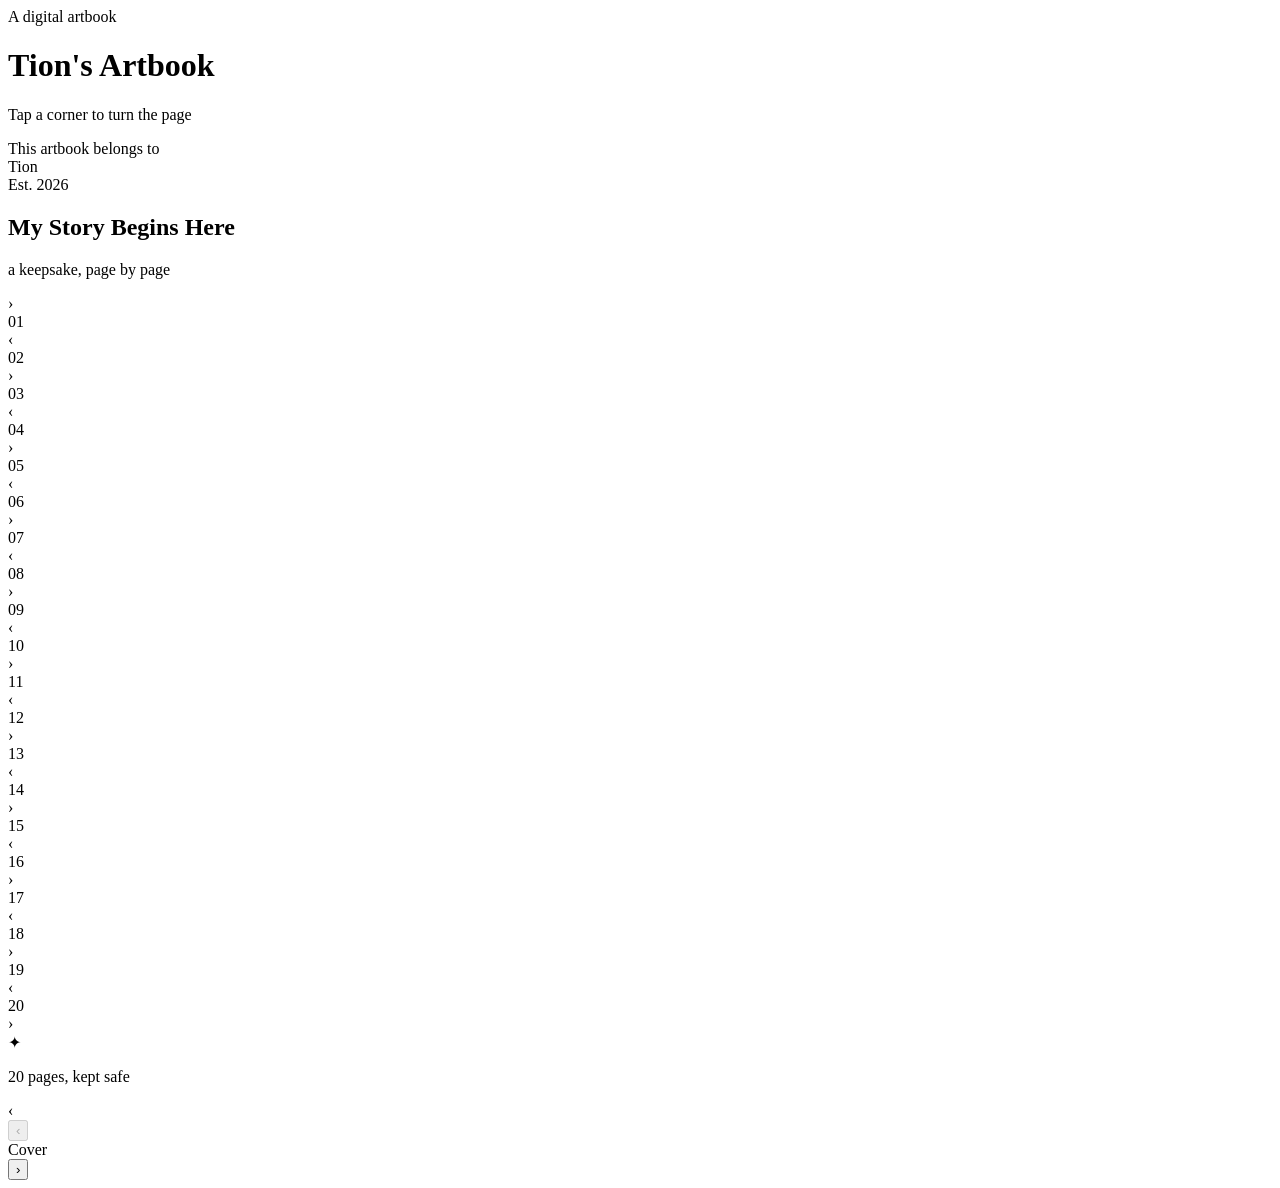
==== index.html @ 3981c0b8 "Fix stylesheet link from styles.css to style.css" ====
<!DOCTYPE html>
<html lang="en">
<head>
<meta charset="UTF-8">
<meta name="viewport" content="width=device-width, initial-scale=1, viewport-fit=cover">
<title>Artbook — Your Story, Bound</title>
<link rel="stylesheet" href="style.css">

<!--
  =====================================================================
  ABOUT THIS FILE
  =====================================================================
  This is a self-contained, single-file flipbook website:
    - HTML structure  -> below in <body>
    - CSS styling      -> below in <style>
    - JS behavior/data -> below in <script>, near the bottom

  IMPORTANT — CONTENT IS LOCKED FOR VISITORS.
  Nobody viewing the page in a browser can change the title, the
  owner's name, the signature/logo, or any page's photo or caption.
  There is no upload button, no file picker, and no editable text
  anywhere in the rendered page. The ONLY way to change any of that
  content is to edit the CONFIG object inside the <script> tag below
  and re-save/re-deploy this file.

  Jump to "STEP 1: EDIT THIS CONFIG" further down to change content.
  =====================================================================
-->

<!-- Google Fonts used throughout the design (display serif, UI sans, handwriting script) -->
<link rel="preconnect" href="https://fonts.googleapis.com">
<link rel="preconnect" href="https://fonts.gstatic.com" crossorigin>
<link href="https://fonts.googleapis.com/css2?family=Fraunces:opsz,wght@9..144,400;9..144,500;9..144,600;9..144,700;9..144,900&family=Inter:wght@400;500;600;700&family=Caveat:wght@500;600;700&display=swap" rel="stylesheet">


</head>
<body>

<div class="stage">
  <div class="brand">
    <div class="eyebrow">A digital artbook</div>
    <!-- Title text is injected by JS from CONFIG.bookTitle. Static, not editable. -->
    <h1 id="bookTitle"></h1>
    <p class="hint">Tap a corner to turn the page</p>
  </div>

  <div class="book-wrapper">
    <div class="book" id="book">
      <div class="spine"></div>
      <div class="book-shadow"></div>

      <!-- Inside-cover filler pages (shown only when the book is fully
           closed on that side). Owner name comes from CONFIG.ownerName. -->
      <div class="filler left" id="fillerLeft">
        <div class="filler-inner">
          <div class="line">This artbook belongs to</div>
          <div class="owner-name" id="ownerName"></div>
        </div>
      </div>
      <div class="filler right" id="fillerRight">
        <div class="filler-inner">
          <div class="mark">✦</div>
          <div class="line">More to come</div>
        </div>
      </div>

      <!-- Every page "leaf" (cover, 20 content pages, back cover) is
           generated by JS from the CONFIG object below — nothing here
           is hand-written per page and nothing is user-editable. -->
    </div>
  </div>

  <div class="progress"><div class="progress-fill" id="progressFill"></div></div>

  <div class="controls">
    <button class="ctrl-btn" id="prevBtn" aria-label="Previous page">‹</button>
    <div class="counter" id="counter">Cover</div>
    <button class="ctrl-btn" id="nextBtn" aria-label="Next page">›</button>
  </div>
</div>

<script>
/* =======================================================================
   STEP 1: EDIT THIS CONFIG — this is the ONLY place content is set.
   =======================================================================
   Everything a visitor sees (title, owner name, signature/logo image,
   and every page's photo + caption) comes from this single object.
   There is no UI for anyone to change these values in the browser —
   to update the notebook, edit the values below and re-save this file
   (or re-deploy it to your host).

   IMAGES: set "image" to a URL or a relative path to a file sitting
   next to this HTML file, e.g. "images/photo-01.jpg". You can also use
   a fully-qualified URL, e.g. "https://example.com/photo.jpg".
   Leave an "image" value as an empty string "" to show an empty
   placeholder box (useful while you're still collecting photos).

   TOTAL_PAGES must match the number of entries in the "pages" array.
   ======================================================================= */
const CONFIG = {
  // Text shown above the book
  bookTitle: "Tion's Artbook",

  // Text shown on the inside front cover, next to "This artbook belongs to"
  ownerName: "Tion",

  // Cover page text
  coverTitle: "My Story Begins Here",
  coverSubtitle: "a keepsake, page by page",

  // Cover signature / logo image. Leave "" for an empty placeholder box.
  signatureImage: "", // e.g. "images/signature.png"

  // Text shown on the inside back cover
  backCoverText: "20 pages, kept safe",

  // Exactly 20 content pages. Each needs an "image" (path/URL or "" for
  // empty) and a "caption" (plain text, can be left as "").
  pages: [
    { image: "images/img_2625.png", caption: "" },   // page 1
    { image: "images/img_2773.png", caption: "" },   // page 2
    { image: "images/img_2951.png", caption: "" },   // page 3
    { image: "images/img_3153.png", caption: "" },   // page 4
    { image: "images/img_3149.png", caption: "" },   // page 5
    { image: "images/img_3738.png", caption: "" },   // page 6
    { image: "images/img_2437.jpg.jpeg", caption: "" },   // page 7
    { image: "images/img_3883.png", caption: "" },   // page 8
    { image: "images/img_3061.png", caption: "" },   // page 9
    { image: "images/img_2773.png", caption: "" },   // page 10
    { image: "images/img_2467.jpg.jpeg", caption: "" },   // page 11
    { image: "images/img_3624.png", caption: "" },   // page 12
    { image: "images/img_3313.png", caption: "" },   // page 13
    { image: "images/img_2433.jpg.jpeg", caption: "" },   // page 14
    { image: "images/img_2388.png", caption: "" },   // page 15
    { image: "images/img_4001.jpg.jpeg", caption: "" },   // page 16
    { image: "images/img_3960.png", caption: "" },   // page 17
    { image: "images/img_2436.jpg.jpeg", caption: "" },   // page 18
    { image: "images/img_2573.png", caption: "" },   // page 19
    { image: "images/img_2699.png", caption: "" }    // page 20
  ]
};
/* ===================== END OF EDITABLE CONFIG ========================= */


/* =======================================================================
   STEP 2: EVERYTHING BELOW THIS LINE IS APPLICATION LOGIC.
   You shouldn't need to touch this to change content — only edit it if
   you want to change how the book behaves (e.g. animation speed,
   number of pages, navigation controls).
   ======================================================================= */
(function(){
  'use strict';

  const TOTAL_PAGES = CONFIG.pages.length;

  // Basic safety check so a miscounted CONFIG.pages array fails loudly
  // in the console instead of silently rendering something broken.
  if(TOTAL_PAGES < 1){
    console.error('CONFIG.pages must contain at least one page.');
  }

  // ---- grab DOM references ----
  const book = document.getElementById('book');
  const prevBtn = document.getElementById('prevBtn');
  const nextBtn = document.getElementById('nextBtn');
  const counterEl = document.getElementById('counter');
  const progressFill = document.getElementById('progressFill');
  const fillerLeft = document.getElementById('fillerLeft');
  const fillerRight = document.getElementById('fillerRight');

  // ---- fill in the static, non-editable text from CONFIG ----
  document.getElementById('bookTitle').textContent = CONFIG.bookTitle;
  document.getElementById('ownerName').textContent = CONFIG.ownerName;
  document.title = CONFIG.bookTitle;

  // Small inline icon shown as a placeholder on content pages that have
  // no image configured yet.
  const imgIconSVG = '<svg viewBox="0 0 24 24" fill="none" stroke="currentColor" stroke-width="1.6"><rect x="3" y="5" width="18" height="14" rx="2"/><circle cx="8.5" cy="10.5" r="1.5"/><path d="M21 16l-5.5-5.5L9 17"/></svg>';

  /* ---------------------------------------------------------------------
     Build the "leaf" data model from CONFIG.pages.
     A physical book is made of folded SHEETS, not single pages: each
     sheet (leaf) has a front side and a back side. So with N content
     pages we need roughly N/2 leaves, plus one leaf for the cover
     (front = cover, back = content page 1) and the last leaf's back
     becomes the back cover if N is even.
     --------------------------------------------------------------------- */
  const leaves = [];
  leaves.push({ front:{type:'cover'}, back:{type:'content', num:1} });
  let n = 2;
  while(n <= TOTAL_PAGES){
    const frontNum = n, backNum = n + 1;
    if(backNum <= TOTAL_PAGES){
      leaves.push({ front:{type:'content', num:frontNum}, back:{type:'content', num:backNum} });
    } else {
      leaves.push({ front:{type:'content', num:frontNum}, back:{type:'backcover'} });
    }
    n += 2;
  }

  // Escapes text before it's inserted via innerHTML, so a stray "<" or
  // "&" in a caption can never break the page markup.
  function escapeHTML(str){
    const div = document.createElement('div');
    div.textContent = str == null ? '' : String(str);
    return div.innerHTML;
  }

  // Builds the markup for one content page face, reading its image and
  // caption straight from CONFIG.pages (page numbers are 1-indexed).
  // The photo fills the whole page; the caption overlay is only added
  // when a caption is actually configured, so empty pages stay clean.
  function contentFaceHTML(num, side){
    const data = CONFIG.pages[num - 1] || { image:'', caption:'' };
    const hasImage = !!data.image;
    const bgStyle = hasImage ? ` style="background-image:url('${escapeHTML(data.image)}')"` : '';
    const placeholder = hasImage ? '' : `<div class="photo-placeholder">${imgIconSVG}<span>No image set</span></div>`;
    const captionHTML = data.caption ? `<div class="caption">${escapeHTML(data.caption)}</div>` : '';
    return `
      <div class="page-inner">
        <div class="photo-slot"${bgStyle}>${placeholder}</div>
        <div class="page-number">${String(num).padStart(2,'0')}</div>
        ${captionHTML}
        <div class="turn-zone ${side==='front'?'next':'prev'}"><span class="chevron">${side==='front'?'›':'‹'}</span></div>
        <div class="fold"></div>
      </div>`;
  }

  // Builds the cover face, reading title/subtitle/signature from CONFIG.
  // The signature/logo element is only rendered at all when
  // CONFIG.signatureImage is set — no placeholder box is ever shown.
  function coverFaceHTML(){
    const hasSig = !!CONFIG.signatureImage;
    const signatureHTML = hasSig
      ? `<div class="signature-slot" style="background-image:url('${escapeHTML(CONFIG.signatureImage)}')"></div>`
      : '';
    return `
      <div class="cover-inner">
        <div class="eyebrow">Est. ${new Date().getFullYear()}</div>
        <h2 class="cover-title">${escapeHTML(CONFIG.coverTitle)}</h2>
        <p class="cover-sub">${escapeHTML(CONFIG.coverSubtitle)}</p>
        ${signatureHTML}
      </div>
      <div class="turn-zone next"><span class="chevron">›</span></div>
      <div class="fold"></div>`;
  }

  // Builds the back cover face.
  function backcoverFaceHTML(){
    return `
      <div class="backcover-inner">
        <div class="ring">✦</div>
        <p>${escapeHTML(CONFIG.backCoverText)}</p>
      </div>
      <div class="turn-zone prev"><span class="chevron">‹</span></div>
      <div class="fold"></div>`;
  }

  function buildFace(data, side){
    if(data.type === 'cover') return coverFaceHTML();
    if(data.type === 'backcover') return backcoverFaceHTML();
    return contentFaceHTML(data.num, side);
  }

  // ---- render every leaf into the DOM (runs once, on page load) ----
  const leafEls = leaves.map((leaf, i) => {
    const el = document.createElement('div');
    el.className = 'leaf';
    el.dataset.index = i;

    const front = document.createElement('div');
    front.className = 'face front' + (leaf.front.type==='cover' ? ' cover-face' : leaf.front.type==='backcover' ? ' backcover-face' : '');
    front.innerHTML = buildFace(leaf.front, 'front');

    const back = document.createElement('div');
    back.className = 'face back' + (leaf.back.type==='cover' ? ' cover-face' : leaf.back.type==='backcover' ? ' backcover-face' : '');
    back.innerHTML = buildFace(leaf.back, 'back');

    el.appendChild(front);
    el.appendChild(back);
    book.appendChild(el);
    return el;
  });

  /* ---------------------------------------------------------------------
     Navigation state & rendering.
     `pos` = how many leaves are currently flipped to the left pile.
     pos === 0        -> book shows the cover
     pos === leaves.length -> book shows the back cover
     --------------------------------------------------------------------- */
  const L = leaves.length;
  let pos = 0;

  function computeZ(i){
    // Flipped leaves stack left-to-right by recency; unflipped leaves
    // stack so the very next page to flip is on top.
    return i < pos ? (i + 2) : (L - i + 2);
  }

  function renderStatic(skipIndex){
    leafEls.forEach((el, i) => {
      if(i === skipIndex) return; // the actively-animating leaf is handled separately
      el.style.transform = i < pos ? 'rotateY(-180deg)' : 'rotateY(0deg)';
      el.style.zIndex = computeZ(i);
    });
    fillerLeft.style.display = pos === 0 ? 'block' : 'none';
    fillerRight.style.display = pos === L ? 'block' : 'none';
  }

  function updateUI(){
    let label;
    if(pos === 0) label = 'Cover';
    else if(pos === L) label = 'Back Cover';
    else {
      const rf = leaves[pos].front;
      label = rf.type === 'content' ? `Page ${rf.num} of ${TOTAL_PAGES}` : `Page ${TOTAL_PAGES} of ${TOTAL_PAGES}`;
    }
    counterEl.textContent = label;
    prevBtn.disabled = pos === 0;
    nextBtn.disabled = pos === L;
    progressFill.style.width = (pos / L * 100).toFixed(1) + '%';
  }

  // Flips the next leaf from the right pile to the left pile, giving it
  // a temporarily elevated z-index so it visually passes OVER both
  // piles mid-animation instead of clipping underneath them.
  function flipForward(){
    if(pos >= L) return;
    const idx = pos;
    const el = leafEls[idx];
    el.style.zIndex = 999;
    pos++;
    renderStatic(idx);
    el.style.transform = 'rotateY(-180deg)';
    el.addEventListener('transitionend', function h(){
      el.style.zIndex = computeZ(idx);
      el.removeEventListener('transitionend', h);
    }, { once:true });
    updateUI();
  }

  function flipBackward(){
    if(pos <= 0) return;
    const idx = pos - 1;
    const el = leafEls[idx];
    el.style.zIndex = 999;
    pos--;
    renderStatic(idx);
    el.style.transform = 'rotateY(0deg)';
    el.addEventListener('transitionend', function h(){
      el.style.zIndex = computeZ(idx);
      el.removeEventListener('transitionend', h);
    }, { once:true });
    updateUI();
  }

  // initial paint
  renderStatic();
  updateUI();

  /* ---------------------------------------------------------------------
     Input handlers — page navigation ONLY. There is intentionally no
     click handler anywhere that opens a file picker, enables text
     editing, or otherwise lets a visitor change content.
     --------------------------------------------------------------------- */

  prevBtn.addEventListener('click', flipBackward);
  nextBtn.addEventListener('click', flipForward);

  // Corner "turn zone" taps/clicks on whichever page is currently on top.
  book.addEventListener('click', (e) => {
    if(e.target.closest('.turn-zone.next')) flipForward();
    else if(e.target.closest('.turn-zone.prev')) flipBackward();
  });

  // Left/Right arrow keys turn pages.
  document.addEventListener('keydown', (e) => {
    if(e.key === 'ArrowRight') flipForward();
    if(e.key === 'ArrowLeft') flipBackward();
  });

  // Touch swipe support (mobile/tablet).
  let touchStartX = 0, touchStartY = 0, touching = false;
  book.addEventListener('touchstart', (e) => {
    const t = e.changedTouches[0];
    touchStartX = t.clientX; touchStartY = t.clientY; touching = true;
  }, { passive:true });
  book.addEventListener('touchend', (e) => {
    if(!touching) return;
    touching = false;
    const t = e.changedTouches[0];
    const dx = t.clientX - touchStartX;
    const dy = t.clientY - touchStartY;
    // Require a clearly horizontal drag so vertical page scrolling
    // on mobile isn't mistaken for a page turn.
    if(Math.abs(dx) > 55 && Math.abs(dx) > Math.abs(dy)){
      if(dx < 0) flipForward(); else flipBackward();
    }
  }, { passive:true });
  book.style.touchAction = 'pan-y';

})();
</script>
</body>
</html>
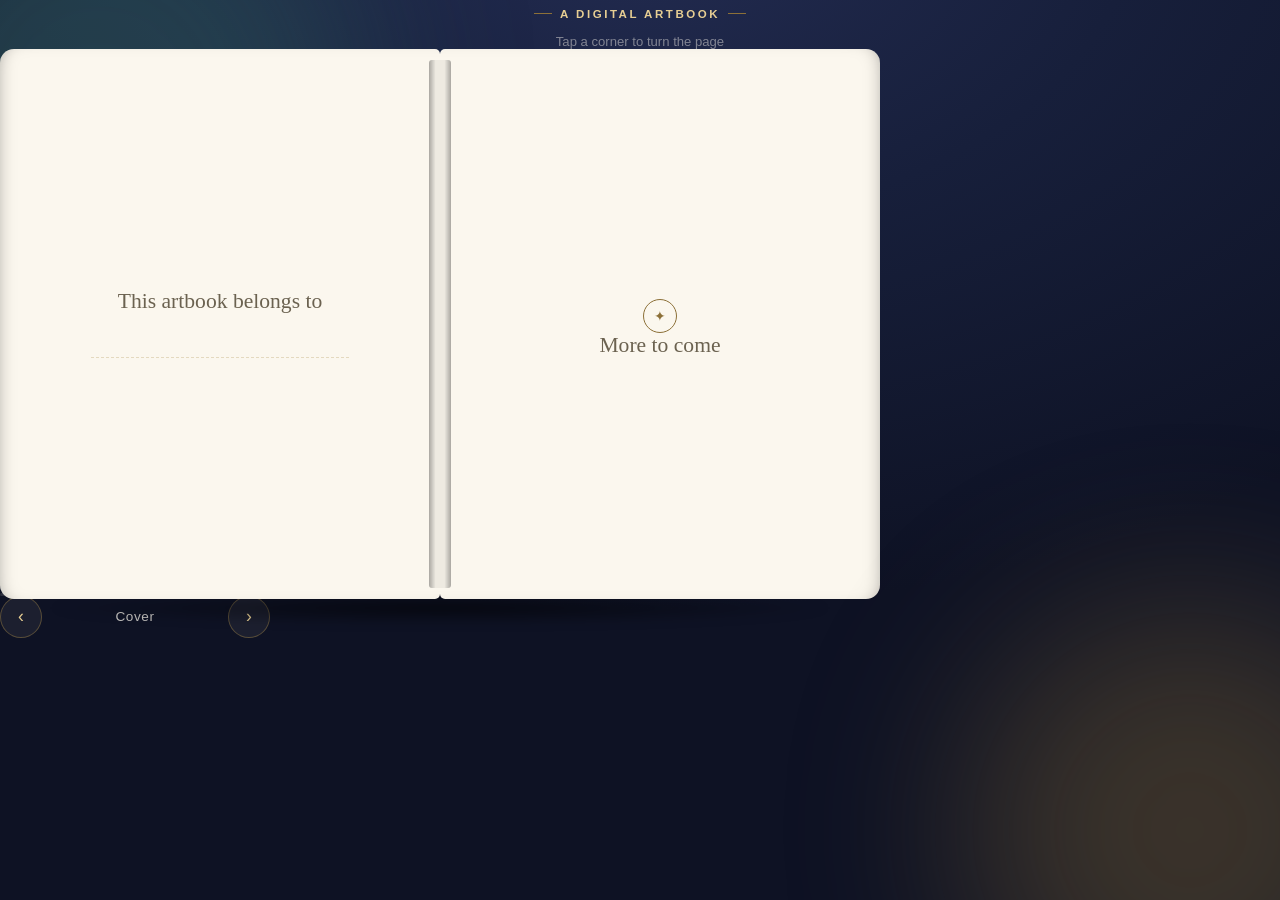
==== commit f75ac2cd: "Fix case sensitivity in image file paths" ====
--- a/index.html
+++ b/index.html
@@ -30,7 +30,7 @@
 <!-- Google Fonts used throughout the design (display serif, UI sans, handwriting script) -->
 <link rel="preconnect" href="https://fonts.googleapis.com">
 <link rel="preconnect" href="https://fonts.gstatic.com" crossorigin>
-<link href="https://fonts.googleapis.com/css2?family=Fraunces:opsz,wght@9..144,400;9..144,500;9..144,600;9..144,700;9..144,900&family=Inter:wght@400;500;600;700&family=Caveat:wght@500;600;700&display=swap" rel="stylesheet">
+<link href="https://fonts.googleapis.com/css2?family=Fraunces:opsz,wght@9..144,400;9..144,500;9..144,600;9..144,700;9..144,900&family=Inter:wght@400;500;600;700&family=Caveat:wght@500;600;700&display=[...]
 
 
 </head>
@@ -117,26 +117,26 @@
   // Exactly 20 content pages. Each needs an "image" (path/URL or "" for
   // empty) and a "caption" (plain text, can be left as "").
   pages: [
-    { image: "images/img_2625.png", caption: "" },   // page 1
-    { image: "images/img_2773.png", caption: "" },   // page 2
-    { image: "images/img_2951.png", caption: "" },   // page 3
-    { image: "images/img_3153.png", caption: "" },   // page 4
-    { image: "images/img_3149.png", caption: "" },   // page 5
-    { image: "images/img_3738.png", caption: "" },   // page 6
-    { image: "images/img_2437.jpg.jpeg", caption: "" },   // page 7
-    { image: "images/img_3883.png", caption: "" },   // page 8
-    { image: "images/img_3061.png", caption: "" },   // page 9
-    { image: "images/img_2773.png", caption: "" },   // page 10
-    { image: "images/img_2467.jpg.jpeg", caption: "" },   // page 11
-    { image: "images/img_3624.png", caption: "" },   // page 12
-    { image: "images/img_3313.png", caption: "" },   // page 13
-    { image: "images/img_2433.jpg.jpeg", caption: "" },   // page 14
-    { image: "images/img_2388.png", caption: "" },   // page 15
-    { image: "images/img_4001.jpg.jpeg", caption: "" },   // page 16
-    { image: "images/img_3960.png", caption: "" },   // page 17
-    { image: "images/img_2436.jpg.jpeg", caption: "" },   // page 18
-    { image: "images/img_2573.png", caption: "" },   // page 19
-    { image: "images/img_2699.png", caption: "" }    // page 20
+    { image: "images/IMG_2625.PNG", caption: "" },   // page 1
+    { image: "images/IMG_2773.PNG", caption: "" },   // page 2
+    { image: "images/IMG_2951.PNG", caption: "" },   // page 3
+    { image: "images/IMG_3153.PNG", caption: "" },   // page 4
+    { image: "images/IMG_3149.PNG", caption: "" },   // page 5
+    { image: "images/IMG_3738.PNG", caption: "" },   // page 6
+    { image: "images/IMG_2437.JPG.jpeg", caption: "" },   // page 7
+    { image: "images/IMG_3883.PNG", caption: "" },   // page 8
+    { image: "images/IMG_3061.PNG", caption: "" },   // page 9
+    { image: "images/IMG_2773.PNG", caption: "" },   // page 10
+    { image: "images/IMG_2467.JPG.jpeg", caption: "" },   // page 11
+    { image: "images/IMG_3624.PNG", caption: "" },   // page 12
+    { image: "images/IMG_3313.PNG", caption: "" },   // page 13
+    { image: "images/IMG_2433.JPG.jpeg", caption: "" },   // page 14
+    { image: "images/IMG_2388.PNG", caption: "" },   // page 15
+    { image: "images/IMG_4001.JPG.jpeg", caption: "" },   // page 16
+    { image: "images/IMG_3960.PNG", caption: "" },   // page 17
+    { image: "images/IMG_2436.JPG.jpeg", caption: "" },   // page 18
+    { image: "images/IMG_2573.PNG", caption: "" },   // page 19
+    { image: "images/IMG_2699.PNG", caption: "" }    // page 20
   ]
 };
 /* ===================== END OF EDITABLE CONFIG ========================= */
@@ -175,7 +175,7 @@
 
   // Small inline icon shown as a placeholder on content pages that have
   // no image configured yet.
-  const imgIconSVG = '<svg viewBox="0 0 24 24" fill="none" stroke="currentColor" stroke-width="1.6"><rect x="3" y="5" width="18" height="14" rx="2"/><circle cx="8.5" cy="10.5" r="1.5"/><path d="M21 16l-5.5-5.5L9 17"/></svg>';
+  const imgIconSVG = '<svg viewBox="0 0 24 24" fill="none" stroke="currentColor" stroke-width="1.6"><rect x="3" y="5" width="18" height="14" rx="2"/><circle cx="8.5" cy="10.5" r="1.5"/><path d="M21 16[...]
 
   /* ---------------------------------------------------------------------
      Build the "leaf" data model from CONFIG.pages.
--- a/style.css
+++ b/style.css
@@ -0,0 +1,440 @@
+ /* ===================================================================
+     DESIGN TOKENS
+     Central color palette so the whole look can be re-themed from
+     one place. Edit these hex values to change the color scheme.
+     =================================================================== */
+  :root{
+    --ink-900:#0E1224;      /* darkest background */
+    --ink-800:#171F3B;      /* mid background */
+    --ink-700:#232C52;      /* lightest background / glow */
+    --paper:#FBF7EE;        /* page paper color */
+    --paper-2:#F3ECDD;      /* photo-slot paper (slightly darker) */
+    --paper-shadow:#E4D9BF; /* paper border/shadow tint */
+    --gold:#C9A24B;         /* accent gold (hover/active) */
+    --gold-soft:#E7CE93;    /* accent gold (soft/text) */
+    --gold-dim:#8C7038;     /* accent gold (dim/borders) */
+    --teal:#3E7C73;         /* secondary accent */
+    --teal-deep:#1F473F;    /* cover gradient */
+    --ink-text:#2B2418;     /* text printed on paper */
+    --ink-text-soft:#6B6250;/* muted text on paper */
+  }
+
+  *{box-sizing:border-box;}
+  html,body{height:100%;}
+  body{
+    margin:0;
+    min-height:100vh;
+    background:
+      radial-gradient(1100px 700px at 50% -10%, var(--ink-700) 0%, var(--ink-800) 45%, var(--ink-900) 100%);
+    font-family:'Inter',sans-serif;
+    color:var(--paper);
+    overflow-x:hidden;
+    position:relative;
+  }
+
+  /* Soft ambient glow blobs drifting slowly in the background */
+  body::before, body::after{
+    content:'';
+    position:fixed;
+    border-radius:50%;
+    filter:blur(90px);
+    opacity:.35;
+    pointer-events:none;
+    z-index:0;
+  }
+  body::before{
+    width:520px;height:520px;
+    background:var(--teal);
+    top:-160px;left:-160px;
+    animation:drift1 22s ease-in-out infinite alternate;
+  }
+  body::after{
+    width:460px;height:460px;
+    background:var(--gold-dim);
+    bottom:-160px;right:-140px;
+    animation:drift2 26s ease-in-out infinite alternate;
+  }
+  @keyframes drift1{ to{ transform:translate(60px,40px); } }
+  @keyframes drift2{ to{ transform:translate(-50px,-30px); } }
+
+  .stage{
+    position:relative;
+    z-index:1;
+    min-height:100vh;
+    display:flex;
+    flex-direction:column;
+    align-items:center;
+    justify-content:center;
+    gap:clamp(16px,3vw,28px);
+    padding:clamp(20px,4vw,40px) 16px 28px;
+  }
+
+  /* ---------- header / title (read-only, filled from CONFIG.bookTitle) ---------- */
+  .brand{ text-align:center; }
+  .brand .eyebrow{
+    display:inline-flex;
+    align-items:center;
+    gap:8px;
+    font-size:.72rem;
+    letter-spacing:.22em;
+    text-transform:uppercase;
+    color:var(--gold-soft);
+    font-weight:600;
+    margin-bottom:6px;
+  }
+  .brand .eyebrow::before,.brand .eyebrow::after{
+    content:'';
+    width:18px;height:1px;
+    background:var(--gold-dim);
+  }
+  .brand h1{
+    font-family:'Fraunces',serif;
+    font-weight:600;
+    font-size:clamp(1.5rem,3.4vw,2.1rem);
+    margin:0;
+    letter-spacing:.01em;
+    color:var(--paper);
+    /* Note: no contenteditable / outline here — this text is static,
+       set once by JS from CONFIG.bookTitle and not editable by visitors. */
+  }
+  .brand .hint{
+    margin:8px 0 0;
+    font-size:.82rem;
+    color:rgba(251,247,238,.45);
+    font-weight:400;
+  }
+
+  /* ===================================================================
+     THE BOOK — 3D flip mechanics
+     =================================================================== */
+  .book-wrapper{
+    width:min(94vw,880px);
+    aspect-ratio:8/5;
+    perspective:2600px;
+    position:relative;
+  }
+  .book{
+    position:relative;
+    width:100%;
+    height:100%;
+    transform-style:preserve-3d;
+  }
+  .book-shadow{
+    position:absolute;
+    left:6%;right:6%;
+    bottom:-26px;
+    height:34px;
+    background:radial-gradient(ellipse at center, rgba(0,0,0,.55) 0%, rgba(0,0,0,0) 72%);
+    filter:blur(4px);
+    z-index:0;
+  }
+  .spine{
+    position:absolute;
+    top:2%; bottom:2%; left:50%;
+    width:22px;
+    margin-left:-11px;
+    background:linear-gradient(90deg, rgba(0,0,0,.32), rgba(0,0,0,.05) 30%, rgba(0,0,0,.05) 70%, rgba(0,0,0,.32));
+    z-index:400;
+    pointer-events:none;
+    border-radius:3px;
+  }
+
+  /* A "leaf" is one physical sheet of paper with a front face and a back
+     face. It occupies the RIGHT half of the book when unflipped, and
+     rotates -180deg around its spine-side edge to move to the LEFT half
+     when flipped. This is what produces the realistic page-turn. */
+  .leaf{
+    position:absolute;
+    top:0; left:50%;
+    width:50%; height:100%;
+    transform-origin:left center;
+    transform-style:preserve-3d;
+    transition:transform .85s cubic-bezier(.63,.04,.36,1);
+  }
+  .face{
+    position:absolute; inset:0;
+    background:var(--paper);
+    backface-visibility:hidden; /* hides the reverse side until it rotates into view */
+    overflow:hidden;
+    box-shadow:0 2px 18px rgba(0,0,0,.28);
+  }
+  .face.front{
+    border-radius:5px 14px 14px 5px;
+    box-shadow:inset -10px 0 20px -16px rgba(0,0,0,.5), 0 2px 18px rgba(0,0,0,.28);
+  }
+  .face.back{
+    transform:rotateY(180deg); /* pre-flipped so its content reads correctly once the parent leaf rotates */
+    border-radius:14px 5px 5px 14px;
+    box-shadow:inset 10px 0 20px -16px rgba(0,0,0,.5), 0 2px 18px rgba(0,0,0,.28);
+  }
+  .face::after{ /* subtle paper sheen highlight, purely decorative */
+    content:'';
+    position:absolute; inset:0;
+    background:linear-gradient(115deg, rgba(255,255,255,.5) 0%, rgba(255,255,255,0) 18%, rgba(255,255,255,0) 82%, rgba(0,0,0,.03) 100%);
+    pointer-events:none;
+  }
+
+  /* Decorative "inside cover" pages shown only when a pile is empty
+     (before the first page turn, and after the last page turn). */
+  .filler{
+    position:absolute; top:0; width:50%; height:100%;
+    background:var(--paper);
+    z-index:1;
+  }
+  .filler.left{ left:0; border-radius:14px 5px 5px 14px; box-shadow:inset 10px 0 20px -16px rgba(0,0,0,.5);}
+  .filler.right{ left:50%; border-radius:5px 14px 14px 5px; box-shadow:inset -10px 0 20px -16px rgba(0,0,0,.5);}
+  .filler-inner{
+    height:100%; display:flex; flex-direction:column; align-items:center; justify-content:center;
+    padding:8%;
+    text-align:center;
+  }
+  .filler .line{
+    font-family:'Caveat',cursive;
+    font-size:clamp(1rem,2.2vw,1.35rem);
+    color:var(--ink-text-soft);
+  }
+  .filler .owner-name{
+    /* Static text filled from CONFIG.ownerName — not an input, not editable */
+    width:70%;
+    border-bottom:1px dashed var(--paper-shadow);
+    margin:10px auto 0;
+    min-height:1.4em;
+    font-family:'Caveat',cursive;
+    font-size:clamp(1.1rem,2.4vw,1.5rem);
+    color:var(--ink-text);
+    text-align:center;
+  }
+  .filler .mark{
+    width:34px;height:34px;border:1.5px solid var(--gold-dim);border-radius:50%;
+    display:flex;align-items:center;justify-content:center;color:var(--gold-dim);font-family:'Fraunces',serif;font-size:.9rem;
+    margin-top:10px;
+  }
+
+  /* ---------- content page layout ----------
+     The photo is full-bleed (position:absolute; inset:0), so page-inner
+     is just a positioning context — no padding or flex needed. */
+  .page-inner{
+    height:100%;
+    position:relative;
+  }
+  /* Page number now floats as a small pill over the top corner of the
+     full-bleed photo, so it stays legible against any image. */
+  .page-number{
+    position:absolute;
+    top:12px;
+    font-family:'Fraunces',serif;
+    font-size:.7rem;
+    letter-spacing:.05em;
+    color:var(--gold-soft);
+    background:rgba(14,18,36,.55);
+    padding:3px 9px;
+    border-radius:20px;
+    backdrop-filter:blur(3px);
+    z-index:2;
+  }
+  .face.front .page-number{ left:12px; }
+  .face.back .page-number{ right:12px; }
+
+  /* Photo fills the ENTIRE page face, edge to edge (the face element
+     itself clips it to the page's rounded corners via overflow:hidden).
+     Purely a DISPLAY element — renders whatever path is set in
+     CONFIG.pages[i].image. It is NOT clickable and has no upload
+     affordance; visitors cannot change what is shown here. */
+  .photo-slot{
+    position:absolute;
+    inset:0;
+    background:var(--paper-2);
+    background-size:cover;
+    background-position:center;
+    display:flex;
+    align-items:center;
+    justify-content:center;
+  }
+  /* Shown only when a page has no image configured — a quiet reminder
+     for the developer, not an interactive control. */
+  .photo-placeholder{
+    display:flex; flex-direction:column; align-items:center; gap:6px;
+    color:var(--ink-text-soft);
+    pointer-events:none;
+    padding:10px;
+    text-align:center;
+  }
+  .photo-placeholder svg{ width:26px;height:26px; opacity:.5; }
+  .photo-placeholder span{ font-size:.7rem; font-weight:500; letter-spacing:.02em; }
+
+  /* Caption sits as an overlay strip along the bottom of the photo,
+     on a dark gradient scrim so the handwritten text stays readable
+     over any image. Static text pulled from CONFIG.pages[i].caption —
+     no contenteditable attribute anywhere, visitors cannot change it.
+     If a page has no caption configured, the element isn't rendered
+     at all (see contentFaceHTML in the script), so no empty bar shows. */
+  .caption{
+    position:absolute;
+    left:0; right:0; bottom:0;
+    padding:22px 16px 12px;
+    background:linear-gradient(to top, rgba(10,12,20,.62) 0%, rgba(10,12,20,0) 100%);
+    font-family:'Caveat',cursive;
+    font-size:clamp(1rem,2.3vw,1.3rem);
+    color:#FBF7EE;
+    text-shadow:0 1px 3px rgba(0,0,0,.4);
+    line-height:1.25;
+    max-height:3.4em;
+    overflow:hidden;
+    z-index:2;
+  }
+
+  /* Corner "turn zones" — the only interactive control on each page.
+     Clicking/tapping here (or the prev/next buttons, or swiping, or
+     the arrow keys) turns the page. This never touches content. */
+  .turn-zone{
+    position:absolute; top:0; bottom:0; width:15%;
+    display:flex; align-items:center;
+    cursor:pointer;
+    z-index:5;
+    user-select:none;
+  }
+  .turn-zone.next{ right:0; justify-content:flex-end; padding-right:6px;}
+  .turn-zone.prev{ left:0; justify-content:flex-start; padding-left:6px;}
+  .turn-zone .chevron{
+    opacity:0; transform:scale(.7);
+    transition:opacity .2s ease, transform .2s ease;
+    color:var(--gold-dim);
+    font-size:1.3rem;
+  }
+  .turn-zone:hover .chevron{ opacity:1; transform:scale(1); }
+  .fold{
+    position:absolute; width:26px; height:26px; pointer-events:none;
+    opacity:.55;
+  }
+  .face.front .fold{
+    right:0; bottom:0;
+    background:linear-gradient(135deg, transparent 50%, rgba(0,0,0,.10) 50.5%, rgba(0,0,0,.16) 100%);
+    border-radius:0 0 5px 0;
+  }
+  .face.back .fold{
+    left:0; bottom:0;
+    background:linear-gradient(225deg, transparent 50%, rgba(0,0,0,.10) 50.5%, rgba(0,0,0,.16) 100%);
+    border-radius:0 0 0 5px;
+  }
+
+  /* ---------- cover ---------- */
+  .cover-face{
+    background:
+      repeating-linear-gradient(115deg, rgba(255,255,255,.035) 0 2px, transparent 2px 5px),
+      linear-gradient(160deg, var(--teal-deep) 0%, var(--ink-800) 55%, var(--ink-900) 100%);
+  }
+  .cover-inner{
+    height:100%;
+    margin:14px;
+    border:1px solid rgba(201,162,75,.55);
+    border-radius:10px;
+    box-shadow:inset 0 0 0 4px rgba(201,162,75,.08);
+    display:flex; flex-direction:column; align-items:center; justify-content:center;
+    text-align:center;
+    padding:8% 9%;
+    position:relative;
+  }
+  .cover-inner .eyebrow{
+    font-size:.68rem; letter-spacing:.24em; text-transform:uppercase;
+    color:var(--gold-soft); font-weight:600; opacity:.85; margin-bottom:10px;
+  }
+  .cover-title{
+    /* Static, from CONFIG.coverTitle */
+    font-family:'Fraunces',serif;
+    font-weight:600;
+    font-size:clamp(1.15rem,3.4vw,1.9rem);
+    color:var(--paper);
+    margin:0 0 6px;
+    max-width:100%;
+  }
+  .cover-sub{
+    /* Static, from CONFIG.coverSubtitle */
+    font-family:'Caveat',cursive;
+    font-size:clamp(.95rem,2vw,1.15rem);
+    color:var(--gold-soft);
+    margin:0 0 6%;
+  }
+  /* Signature/logo image: display-only, filled from CONFIG.signatureImage.
+     No placeholder box, no border, no icon — if no image is configured
+     this element is simply not rendered at all (see coverFaceHTML in
+     the script), so the cover just shows the title/subtitle centered. */
+  .signature-slot{
+    width:78%;
+    max-width:230px;
+    aspect-ratio:2.4/1;
+    background-size:contain;
+    background-repeat:no-repeat;
+    background-position:center;
+  }
+
+  .cover-face .fold, .backcover-face .fold{ opacity:.35; }
+  .backcover-face{
+    background:
+      repeating-linear-gradient(115deg, rgba(255,255,255,.03) 0 2px, transparent 2px 5px),
+      linear-gradient(200deg, var(--ink-800) 0%, var(--ink-900) 100%);
+  }
+  .backcover-inner{
+    height:100%; margin:14px; border:1px solid rgba(201,162,75,.4); border-radius:10px;
+    display:flex; flex-direction:column; align-items:center; justify-content:center; text-align:center;
+    gap:10px;
+  }
+  .backcover-inner .ring{
+    width:46px;height:46px;border:1.5px solid var(--gold-dim);border-radius:50%;
+    display:flex;align-items:center;justify-content:center;
+    font-family:'Fraunces',serif; color:var(--gold-soft); font-size:1rem;
+  }
+  .backcover-inner p{
+    /* Static, from CONFIG.backCoverText */
+    font-family:'Caveat',cursive; font-size:1.1rem; color:rgba(251,247,238,.65); margin:0;
+  }
+
+  /* ===================================================================
+     NAVIGATION CONTROLS (page turning only — no content editing)
+     =================================================================== */
+  .controls{
+    display:flex; align-items:center; gap:18px;
+    z-index:1;
+  }
+  .ctrl-btn{
+    width:42px;height:42px;border-radius:50%;
+    background:rgba(251,247,238,.06);
+    border:1px solid rgba(201,162,75,.35);
+    color:var(--gold-soft);
+    display:flex;align-items:center;justify-content:center;
+    cursor:pointer;
+    font-size:1.1rem;
+    transition:background .2s ease, transform .15s ease, opacity .2s ease;
+  }
+  .ctrl-btn:hover:not(:disabled){ background:rgba(201,162,75,.18); transform:translateY(-1px); }
+  .ctrl-btn:disabled{ opacity:.25; cursor:default; }
+  .counter{
+    min-width:150px;
+    text-align:center;
+    font-size:.85rem;
+    letter-spacing:.04em;
+    color:rgba(251,247,238,.75);
+    font-variant-numeric:tabular-nums;
+  }
+  .progress{
+    width:min(94vw,420px);
+    height:3px;
+    background:rgba(251,247,238,.12);
+    border-radius:3px;
+    overflow:hidden;
+    margin-top:-6px;
+  }
+  .progress-fill{
+    height:100%;
+    background:linear-gradient(90deg,var(--gold-dim),var(--gold));
+    width:0%;
+    transition:width .5s ease;
+  }
+
+  @media (prefers-reduced-motion: reduce){
+    .leaf{ transition:transform .05s linear; }
+  }
+
+  @media (max-width:520px){
+    .turn-zone{ width:20%; }
+    .caption{ max-height:2.4em; }
+  }
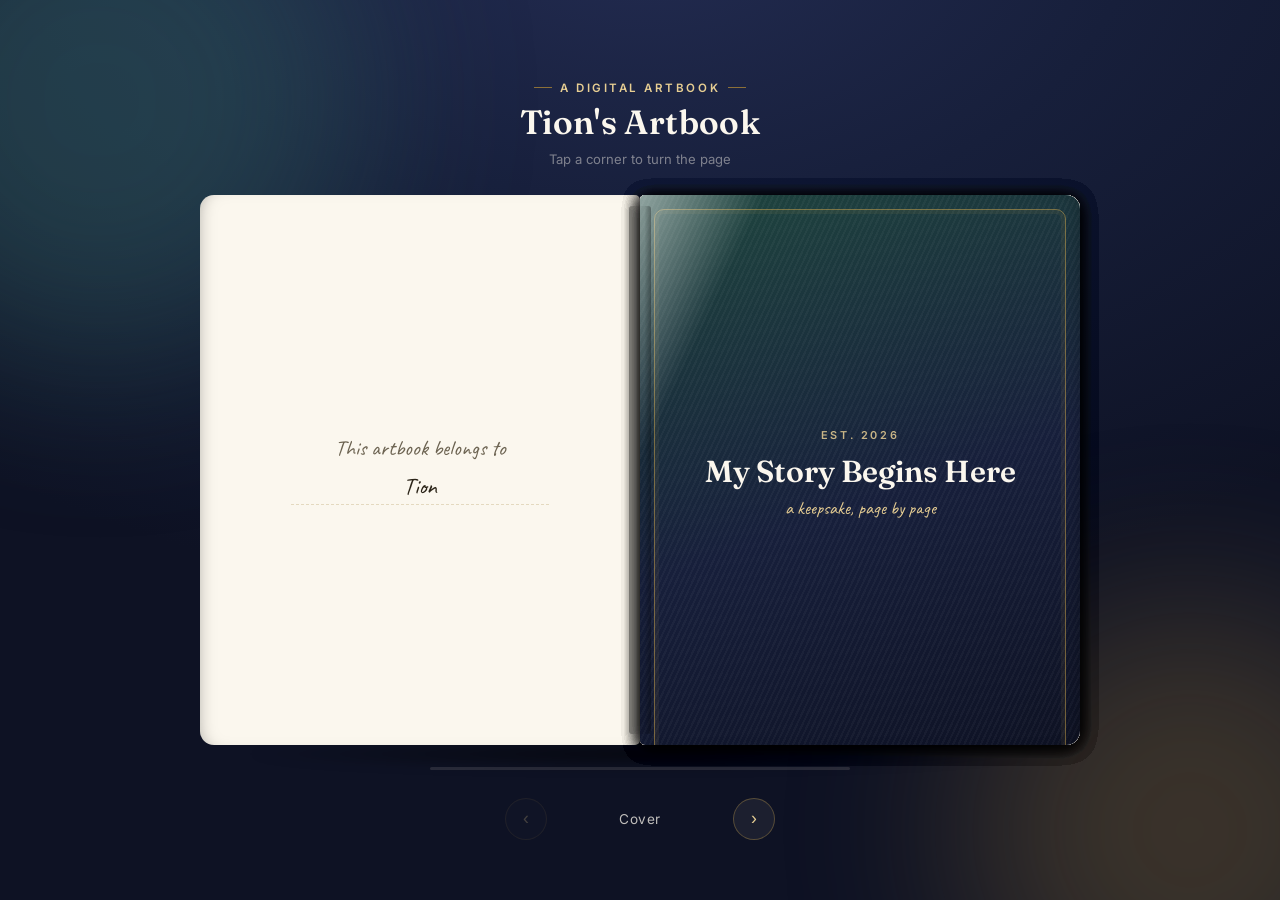
==== commit 7362eed5: "Update stylesheet link and font display settings" ====
--- a/index.html
+++ b/index.html
@@ -4,7 +4,7 @@
 <meta charset="UTF-8">
 <meta name="viewport" content="width=device-width, initial-scale=1, viewport-fit=cover">
 <title>Artbook — Your Story, Bound</title>
-<link rel="stylesheet" href="style.css">
+<link rel="stylesheet" href="styles.css">
 
 <!--
   =====================================================================
@@ -30,7 +30,7 @@
 <!-- Google Fonts used throughout the design (display serif, UI sans, handwriting script) -->
 <link rel="preconnect" href="https://fonts.googleapis.com">
 <link rel="preconnect" href="https://fonts.gstatic.com" crossorigin>
-<link href="https://fonts.googleapis.com/css2?family=Fraunces:opsz,wght@9..144,400;9..144,500;9..144,600;9..144,700;9..144,900&family=Inter:wght@400;500;600;700&family=Caveat:wght@500;600;700&display=[...]
+<link href="https://fonts.googleapis.com/css2?family=Fraunces:opsz,wght@9..144,400;9..144,500;9..144,600;9..144,700;9..144,900&family=Inter:wght@400;500;600;700&family=Caveat:wght@500;600;700&display=swap" rel="stylesheet">
 
 
 </head>
@@ -175,7 +175,7 @@
 
   // Small inline icon shown as a placeholder on content pages that have
   // no image configured yet.
-  const imgIconSVG = '<svg viewBox="0 0 24 24" fill="none" stroke="currentColor" stroke-width="1.6"><rect x="3" y="5" width="18" height="14" rx="2"/><circle cx="8.5" cy="10.5" r="1.5"/><path d="M21 16[...]
+  const imgIconSVG = '<svg viewBox="0 0 24 24" fill="none" stroke="currentColor" stroke-width="1.6"><rect x="3" y="5" width="18" height="14" rx="2"/><circle cx="8.5" cy="10.5" r="1.5"/><path d="M21 16l-5.5-5.5L9 17"/></svg>';
 
   /* ---------------------------------------------------------------------
      Build the "leaf" data model from CONFIG.pages.
--- a/styles.css
+++ b/styles.css
@@ -0,0 +1,440 @@
+ /* ===================================================================
+     DESIGN TOKENS
+     Central color palette so the whole look can be re-themed from
+     one place. Edit these hex values to change the color scheme.
+     =================================================================== */
+  :root{
+    --ink-900:#0E1224;      /* darkest background */
+    --ink-800:#171F3B;      /* mid background */
+    --ink-700:#232C52;      /* lightest background / glow */
+    --paper:#FBF7EE;        /* page paper color */
+    --paper-2:#F3ECDD;      /* photo-slot paper (slightly darker) */
+    --paper-shadow:#E4D9BF; /* paper border/shadow tint */
+    --gold:#C9A24B;         /* accent gold (hover/active) */
+    --gold-soft:#E7CE93;    /* accent gold (soft/text) */
+    --gold-dim:#8C7038;     /* accent gold (dim/borders) */
+    --teal:#3E7C73;         /* secondary accent */
+    --teal-deep:#1F473F;    /* cover gradient */
+    --ink-text:#2B2418;     /* text printed on paper */
+    --ink-text-soft:#6B6250;/* muted text on paper */
+  }
+
+  *{box-sizing:border-box;}
+  html,body{height:100%;}
+  body{
+    margin:0;
+    min-height:100vh;
+    background:
+      radial-gradient(1100px 700px at 50% -10%, var(--ink-700) 0%, var(--ink-800) 45%, var(--ink-900) 100%);
+    font-family:'Inter',sans-serif;
+    color:var(--paper);
+    overflow-x:hidden;
+    position:relative;
+  }
+
+  /* Soft ambient glow blobs drifting slowly in the background */
+  body::before, body::after{
+    content:'';
+    position:fixed;
+    border-radius:50%;
+    filter:blur(90px);
+    opacity:.35;
+    pointer-events:none;
+    z-index:0;
+  }
+  body::before{
+    width:520px;height:520px;
+    background:var(--teal);
+    top:-160px;left:-160px;
+    animation:drift1 22s ease-in-out infinite alternate;
+  }
+  body::after{
+    width:460px;height:460px;
+    background:var(--gold-dim);
+    bottom:-160px;right:-140px;
+    animation:drift2 26s ease-in-out infinite alternate;
+  }
+  @keyframes drift1{ to{ transform:translate(60px,40px); } }
+  @keyframes drift2{ to{ transform:translate(-50px,-30px); } }
+
+  .stage{
+    position:relative;
+    z-index:1;
+    min-height:100vh;
+    display:flex;
+    flex-direction:column;
+    align-items:center;
+    justify-content:center;
+    gap:clamp(16px,3vw,28px);
+    padding:clamp(20px,4vw,40px) 16px 28px;
+  }
+
+  /* ---------- header / title (read-only, filled from CONFIG.bookTitle) ---------- */
+  .brand{ text-align:center; }
+  .brand .eyebrow{
+    display:inline-flex;
+    align-items:center;
+    gap:8px;
+    font-size:.72rem;
+    letter-spacing:.22em;
+    text-transform:uppercase;
+    color:var(--gold-soft);
+    font-weight:600;
+    margin-bottom:6px;
+  }
+  .brand .eyebrow::before,.brand .eyebrow::after{
+    content:'';
+    width:18px;height:1px;
+    background:var(--gold-dim);
+  }
+  .brand h1{
+    font-family:'Fraunces',serif;
+    font-weight:600;
+    font-size:clamp(1.5rem,3.4vw,2.1rem);
+    margin:0;
+    letter-spacing:.01em;
+    color:var(--paper);
+    /* Note: no contenteditable / outline here — this text is static,
+       set once by JS from CONFIG.bookTitle and not editable by visitors. */
+  }
+  .brand .hint{
+    margin:8px 0 0;
+    font-size:.82rem;
+    color:rgba(251,247,238,.45);
+    font-weight:400;
+  }
+
+  /* ===================================================================
+     THE BOOK — 3D flip mechanics
+     =================================================================== */
+  .book-wrapper{
+    width:min(94vw,880px);
+    aspect-ratio:8/5;
+    perspective:2600px;
+    position:relative;
+  }
+  .book{
+    position:relative;
+    width:100%;
+    height:100%;
+    transform-style:preserve-3d;
+  }
+  .book-shadow{
+    position:absolute;
+    left:6%;right:6%;
+    bottom:-26px;
+    height:34px;
+    background:radial-gradient(ellipse at center, rgba(0,0,0,.55) 0%, rgba(0,0,0,0) 72%);
+    filter:blur(4px);
+    z-index:0;
+  }
+  .spine{
+    position:absolute;
+    top:2%; bottom:2%; left:50%;
+    width:22px;
+    margin-left:-11px;
+    background:linear-gradient(90deg, rgba(0,0,0,.32), rgba(0,0,0,.05) 30%, rgba(0,0,0,.05) 70%, rgba(0,0,0,.32));
+    z-index:400;
+    pointer-events:none;
+    border-radius:3px;
+  }
+
+  /* A "leaf" is one physical sheet of paper with a front face and a back
+     face. It occupies the RIGHT half of the book when unflipped, and
+     rotates -180deg around its spine-side edge to move to the LEFT half
+     when flipped. This is what produces the realistic page-turn. */
+  .leaf{
+    position:absolute;
+    top:0; left:50%;
+    width:50%; height:100%;
+    transform-origin:left center;
+    transform-style:preserve-3d;
+    transition:transform .85s cubic-bezier(.63,.04,.36,1);
+  }
+  .face{
+    position:absolute; inset:0;
+    background:var(--paper);
+    backface-visibility:hidden; /* hides the reverse side until it rotates into view */
+    overflow:hidden;
+    box-shadow:0 2px 18px rgba(0,0,0,.28);
+  }
+  .face.front{
+    border-radius:5px 14px 14px 5px;
+    box-shadow:inset -10px 0 20px -16px rgba(0,0,0,.5), 0 2px 18px rgba(0,0,0,.28);
+  }
+  .face.back{
+    transform:rotateY(180deg); /* pre-flipped so its content reads correctly once the parent leaf rotates */
+    border-radius:14px 5px 5px 14px;
+    box-shadow:inset 10px 0 20px -16px rgba(0,0,0,.5), 0 2px 18px rgba(0,0,0,.28);
+  }
+  .face::after{ /* subtle paper sheen highlight, purely decorative */
+    content:'';
+    position:absolute; inset:0;
+    background:linear-gradient(115deg, rgba(255,255,255,.5) 0%, rgba(255,255,255,0) 18%, rgba(255,255,255,0) 82%, rgba(0,0,0,.03) 100%);
+    pointer-events:none;
+  }
+
+  /* Decorative "inside cover" pages shown only when a pile is empty
+     (before the first page turn, and after the last page turn). */
+  .filler{
+    position:absolute; top:0; width:50%; height:100%;
+    background:var(--paper);
+    z-index:1;
+  }
+  .filler.left{ left:0; border-radius:14px 5px 5px 14px; box-shadow:inset 10px 0 20px -16px rgba(0,0,0,.5);}
+  .filler.right{ left:50%; border-radius:5px 14px 14px 5px; box-shadow:inset -10px 0 20px -16px rgba(0,0,0,.5);}
+  .filler-inner{
+    height:100%; display:flex; flex-direction:column; align-items:center; justify-content:center;
+    padding:8%;
+    text-align:center;
+  }
+  .filler .line{
+    font-family:'Caveat',cursive;
+    font-size:clamp(1rem,2.2vw,1.35rem);
+    color:var(--ink-text-soft);
+  }
+  .filler .owner-name{
+    /* Static text filled from CONFIG.ownerName — not an input, not editable */
+    width:70%;
+    border-bottom:1px dashed var(--paper-shadow);
+    margin:10px auto 0;
+    min-height:1.4em;
+    font-family:'Caveat',cursive;
+    font-size:clamp(1.1rem,2.4vw,1.5rem);
+    color:var(--ink-text);
+    text-align:center;
+  }
+  .filler .mark{
+    width:34px;height:34px;border:1.5px solid var(--gold-dim);border-radius:50%;
+    display:flex;align-items:center;justify-content:center;color:var(--gold-dim);font-family:'Fraunces',serif;font-size:.9rem;
+    margin-top:10px;
+  }
+
+  /* ---------- content page layout ----------
+     The photo is full-bleed (position:absolute; inset:0), so page-inner
+     is just a positioning context — no padding or flex needed. */
+  .page-inner{
+    height:100%;
+    position:relative;
+  }
+  /* Page number now floats as a small pill over the top corner of the
+     full-bleed photo, so it stays legible against any image. */
+  .page-number{
+    position:absolute;
+    top:12px;
+    font-family:'Fraunces',serif;
+    font-size:.7rem;
+    letter-spacing:.05em;
+    color:var(--gold-soft);
+    background:rgba(14,18,36,.55);
+    padding:3px 9px;
+    border-radius:20px;
+    backdrop-filter:blur(3px);
+    z-index:2;
+  }
+  .face.front .page-number{ left:12px; }
+  .face.back .page-number{ right:12px; }
+
+  /* Photo fills the ENTIRE page face, edge to edge (the face element
+     itself clips it to the page's rounded corners via overflow:hidden).
+     Purely a DISPLAY element — renders whatever path is set in
+     CONFIG.pages[i].image. It is NOT clickable and has no upload
+     affordance; visitors cannot change what is shown here. */
+  .photo-slot{
+    position:absolute;
+    inset:0;
+    background:var(--paper-2);
+    background-size:cover;
+    background-position:center;
+    display:flex;
+    align-items:center;
+    justify-content:center;
+  }
+  /* Shown only when a page has no image configured — a quiet reminder
+     for the developer, not an interactive control. */
+  .photo-placeholder{
+    display:flex; flex-direction:column; align-items:center; gap:6px;
+    color:var(--ink-text-soft);
+    pointer-events:none;
+    padding:10px;
+    text-align:center;
+  }
+  .photo-placeholder svg{ width:26px;height:26px; opacity:.5; }
+  .photo-placeholder span{ font-size:.7rem; font-weight:500; letter-spacing:.02em; }
+
+  /* Caption sits as an overlay strip along the bottom of the photo,
+     on a dark gradient scrim so the handwritten text stays readable
+     over any image. Static text pulled from CONFIG.pages[i].caption —
+     no contenteditable attribute anywhere, visitors cannot change it.
+     If a page has no caption configured, the element isn't rendered
+     at all (see contentFaceHTML in the script), so no empty bar shows. */
+  .caption{
+    position:absolute;
+    left:0; right:0; bottom:0;
+    padding:22px 16px 12px;
+    background:linear-gradient(to top, rgba(10,12,20,.62) 0%, rgba(10,12,20,0) 100%);
+    font-family:'Caveat',cursive;
+    font-size:clamp(1rem,2.3vw,1.3rem);
+    color:#FBF7EE;
+    text-shadow:0 1px 3px rgba(0,0,0,.4);
+    line-height:1.25;
+    max-height:3.4em;
+    overflow:hidden;
+    z-index:2;
+  }
+
+  /* Corner "turn zones" — the only interactive control on each page.
+     Clicking/tapping here (or the prev/next buttons, or swiping, or
+     the arrow keys) turns the page. This never touches content. */
+  .turn-zone{
+    position:absolute; top:0; bottom:0; width:15%;
+    display:flex; align-items:center;
+    cursor:pointer;
+    z-index:5;
+    user-select:none;
+  }
+  .turn-zone.next{ right:0; justify-content:flex-end; padding-right:6px;}
+  .turn-zone.prev{ left:0; justify-content:flex-start; padding-left:6px;}
+  .turn-zone .chevron{
+    opacity:0; transform:scale(.7);
+    transition:opacity .2s ease, transform .2s ease;
+    color:var(--gold-dim);
+    font-size:1.3rem;
+  }
+  .turn-zone:hover .chevron{ opacity:1; transform:scale(1); }
+  .fold{
+    position:absolute; width:26px; height:26px; pointer-events:none;
+    opacity:.55;
+  }
+  .face.front .fold{
+    right:0; bottom:0;
+    background:linear-gradient(135deg, transparent 50%, rgba(0,0,0,.10) 50.5%, rgba(0,0,0,.16) 100%);
+    border-radius:0 0 5px 0;
+  }
+  .face.back .fold{
+    left:0; bottom:0;
+    background:linear-gradient(225deg, transparent 50%, rgba(0,0,0,.10) 50.5%, rgba(0,0,0,.16) 100%);
+    border-radius:0 0 0 5px;
+  }
+
+  /* ---------- cover ---------- */
+  .cover-face{
+    background:
+      repeating-linear-gradient(115deg, rgba(255,255,255,.035) 0 2px, transparent 2px 5px),
+      linear-gradient(160deg, var(--teal-deep) 0%, var(--ink-800) 55%, var(--ink-900) 100%);
+  }
+  .cover-inner{
+    height:100%;
+    margin:14px;
+    border:1px solid rgba(201,162,75,.55);
+    border-radius:10px;
+    box-shadow:inset 0 0 0 4px rgba(201,162,75,.08);
+    display:flex; flex-direction:column; align-items:center; justify-content:center;
+    text-align:center;
+    padding:8% 9%;
+    position:relative;
+  }
+  .cover-inner .eyebrow{
+    font-size:.68rem; letter-spacing:.24em; text-transform:uppercase;
+    color:var(--gold-soft); font-weight:600; opacity:.85; margin-bottom:10px;
+  }
+  .cover-title{
+    /* Static, from CONFIG.coverTitle */
+    font-family:'Fraunces',serif;
+    font-weight:600;
+    font-size:clamp(1.15rem,3.4vw,1.9rem);
+    color:var(--paper);
+    margin:0 0 6px;
+    max-width:100%;
+  }
+  .cover-sub{
+    /* Static, from CONFIG.coverSubtitle */
+    font-family:'Caveat',cursive;
+    font-size:clamp(.95rem,2vw,1.15rem);
+    color:var(--gold-soft);
+    margin:0 0 6%;
+  }
+  /* Signature/logo image: display-only, filled from CONFIG.signatureImage.
+     No placeholder box, no border, no icon — if no image is configured
+     this element is simply not rendered at all (see coverFaceHTML in
+     the script), so the cover just shows the title/subtitle centered. */
+  .signature-slot{
+    width:78%;
+    max-width:230px;
+    aspect-ratio:2.4/1;
+    background-size:contain;
+    background-repeat:no-repeat;
+    background-position:center;
+  }
+
+  .cover-face .fold, .backcover-face .fold{ opacity:.35; }
+  .backcover-face{
+    background:
+      repeating-linear-gradient(115deg, rgba(255,255,255,.03) 0 2px, transparent 2px 5px),
+      linear-gradient(200deg, var(--ink-800) 0%, var(--ink-900) 100%);
+  }
+  .backcover-inner{
+    height:100%; margin:14px; border:1px solid rgba(201,162,75,.4); border-radius:10px;
+    display:flex; flex-direction:column; align-items:center; justify-content:center; text-align:center;
+    gap:10px;
+  }
+  .backcover-inner .ring{
+    width:46px;height:46px;border:1.5px solid var(--gold-dim);border-radius:50%;
+    display:flex;align-items:center;justify-content:center;
+    font-family:'Fraunces',serif; color:var(--gold-soft); font-size:1rem;
+  }
+  .backcover-inner p{
+    /* Static, from CONFIG.backCoverText */
+    font-family:'Caveat',cursive; font-size:1.1rem; color:rgba(251,247,238,.65); margin:0;
+  }
+
+  /* ===================================================================
+     NAVIGATION CONTROLS (page turning only — no content editing)
+     =================================================================== */
+  .controls{
+    display:flex; align-items:center; gap:18px;
+    z-index:1;
+  }
+  .ctrl-btn{
+    width:42px;height:42px;border-radius:50%;
+    background:rgba(251,247,238,.06);
+    border:1px solid rgba(201,162,75,.35);
+    color:var(--gold-soft);
+    display:flex;align-items:center;justify-content:center;
+    cursor:pointer;
+    font-size:1.1rem;
+    transition:background .2s ease, transform .15s ease, opacity .2s ease;
+  }
+  .ctrl-btn:hover:not(:disabled){ background:rgba(201,162,75,.18); transform:translateY(-1px); }
+  .ctrl-btn:disabled{ opacity:.25; cursor:default; }
+  .counter{
+    min-width:150px;
+    text-align:center;
+    font-size:.85rem;
+    letter-spacing:.04em;
+    color:rgba(251,247,238,.75);
+    font-variant-numeric:tabular-nums;
+  }
+  .progress{
+    width:min(94vw,420px);
+    height:3px;
+    background:rgba(251,247,238,.12);
+    border-radius:3px;
+    overflow:hidden;
+    margin-top:-6px;
+  }
+  .progress-fill{
+    height:100%;
+    background:linear-gradient(90deg,var(--gold-dim),var(--gold));
+    width:0%;
+    transition:width .5s ease;
+  }
+
+  @media (prefers-reduced-motion: reduce){
+    .leaf{ transition:transform .05s linear; }
+  }
+
+  @media (max-width:520px){
+    .turn-zone{ width:20%; }
+    .caption{ max-height:2.4em; }
+  }
